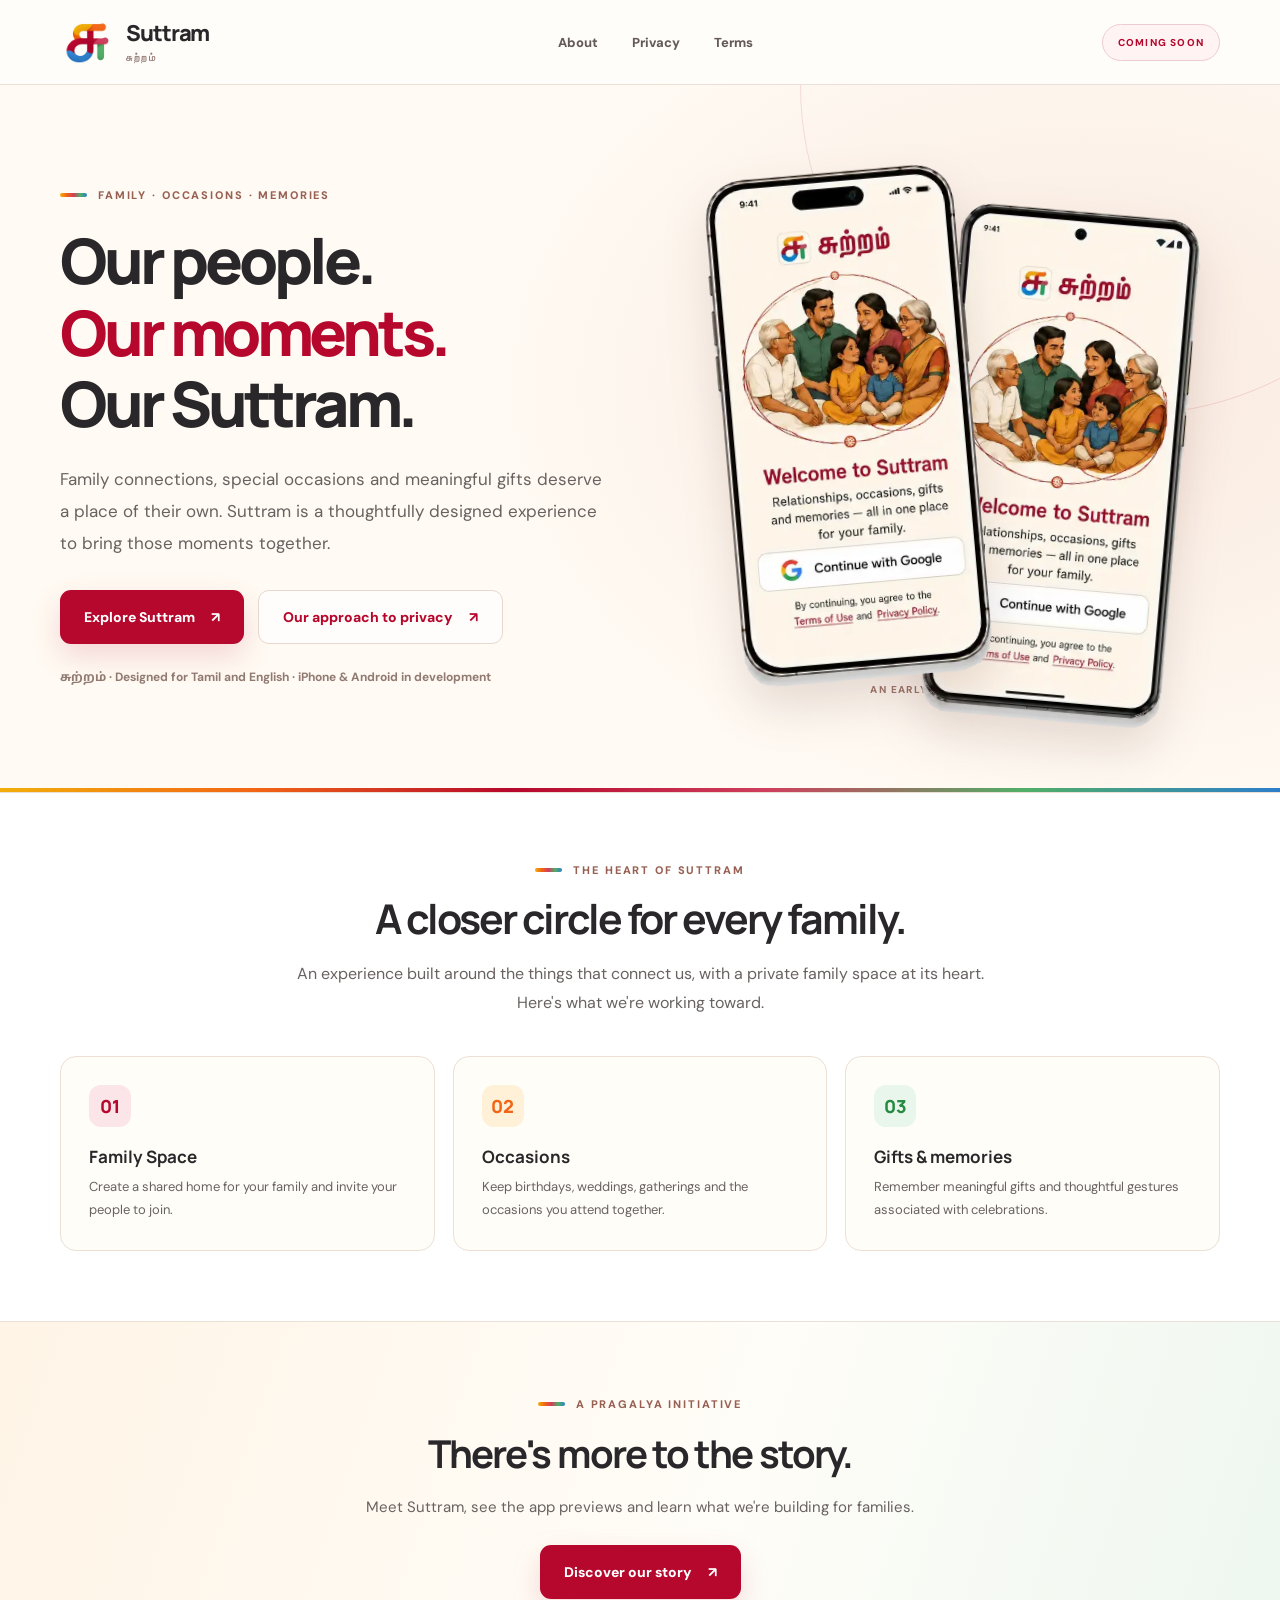
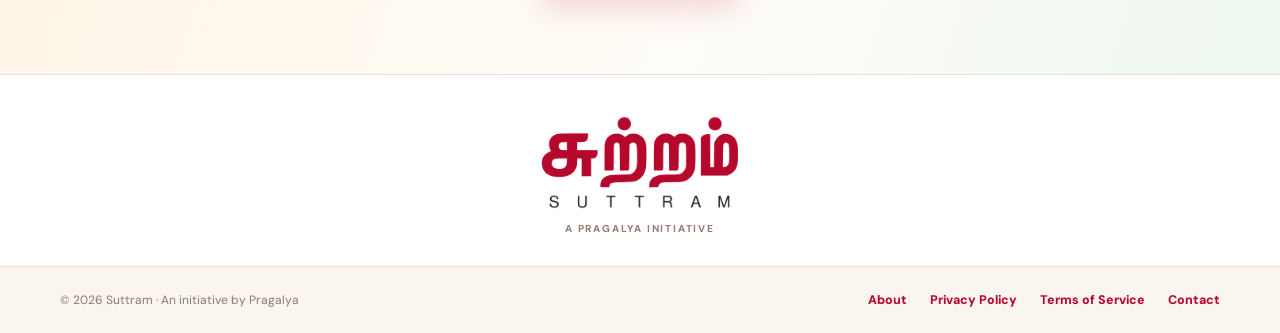
==== index.html @ e68a78fc "Initial commit" ====
<!doctype html>
<html lang="en">
<head>
  <meta charset="utf-8" />
  <meta name="viewport" content="width=device-width, initial-scale=1" />
  <meta name="theme-color" content="#fffaf3" />
  <meta name="description" content="Suttram (சுற்றம்) is a thoughtful family app in development, bringing family spaces, occasions, gifts and memories closer together. Explore the Suttram experience." />
  <meta property="og:type" content="website" />
  <meta property="og:title" content="Suttram (சுற்றம்) — Your family, a little closer." />
  <meta property="og:description" content="Family spaces, occasions, gifts and memories. Discover Suttram, a Pragalya initiative." />
  <meta property="og:url" content="https://suttram.pragalya.com/" />
  <meta property="og:image" content="https://suttram.pragalya.com/assets/suttram-icon.png" />
  <link rel="canonical" href="https://suttram.pragalya.com/" />
  <link rel="icon" type="image/png" href="/assets/suttram-icon.png" />
  <link rel="stylesheet" href="/assets/pages.css" />
  <title>சுற்றம் | Suttram — Family. Occasions. Memories.</title>
</head>
<body>
  <a href="#main" class="skip-link">Skip to content</a>
  <header class="site-header">
    <div class="container header-row">
      <a href="/" class="brand-link" aria-label="Suttram home">
        <img class="brand-icon" src="/assets/suttram-icon.png" width="1024" height="1024" alt="" />
        <span class="brand-name">Suttram <small>சுற்றம்</small></span>
      </a>
      <nav class="site-nav" aria-label="Primary navigation">
        <a href="/about">About</a>
        <a href="/privacy">Privacy</a>
        <a href="/terms">Terms</a>
      </nav>
      <span class="soon-pill">Coming Soon</span>
    </div>
  </header>
  <main id="main">
    <section class="home-hero">
      <div class="container hero-grid">
        <div class="hero-copy">
          <div class="eyebrow">Family · Occasions · Memories</div>
          <h1>Our people.<br /><span>Our moments.</span><br />Our Suttram.</h1>
          <p class="lead">Family connections, special occasions and meaningful gifts deserve a place of their own. Suttram is a thoughtfully designed experience to bring those moments together.</p>
          <div class="hero-actions">
            <a class="button button-primary" href="/about">Explore Suttram <span aria-hidden="true">↗</span></a>
            <a class="button button-secondary" href="/privacy">Our approach to privacy <span aria-hidden="true">↗</span></a>
          </div>
          <p class="hero-small">சுற்றம் · Designed for Tamil and English · iPhone &amp; Android in development</p>
        </div>
        <div class="hero-visual" role="group" aria-label="Previews of the Suttram mobile app">
          <img class="hero-phone" src="/assets/phones/screen-007-iphone.webp" width="470" height="855" alt="Suttram welcome screen on iPhone" fetchpriority="high" decoding="async" />
          <img class="hero-phone" src="/assets/phones/screen-007-android.webp" width="470" height="855" alt="Suttram welcome screen on Android" fetchpriority="high" decoding="async" />
          <span class="preview-caption">An early look at Suttram</span>
        </div>
      </div>
    </section>
    <div class="spectrum" aria-hidden="true"></div>
    <section class="intro-band" aria-labelledby="features-title">
      <div class="container">
        <div class="intro-head">
          <div class="eyebrow" style="justify-content:center">The heart of Suttram</div>
          <h2 id="features-title">A closer circle for every family.</h2>
          <p>An experience built around the things that connect us, with a private family space at its heart. Here's what we're working toward.</p>
        </div>
        <div class="mini-features">
          <article class="mini-feature"><span class="feature-mark" aria-hidden="true">01</span><h3>Family Space</h3><p>Create a shared home for your family and invite your people to join.</p></article>
          <article class="mini-feature"><span class="feature-mark" aria-hidden="true">02</span><h3>Occasions</h3><p>Keep birthdays, weddings, gatherings and the occasions you attend together.</p></article>
          <article class="mini-feature"><span class="feature-mark" aria-hidden="true">03</span><h3>Gifts &amp; memories</h3><p>Remember meaningful gifts and thoughtful gestures associated with celebrations.</p></article>
        </div>
      </div>
    </section>
    <section class="bottom-invitation">
      <div class="container">
        <div class="eyebrow">A Pragalya initiative</div>
        <h2>There's more to the story.</h2>
        <p>Meet Suttram, see the app previews and learn what we're building for families.</p>
        <a class="button button-primary" href="/about">Discover our story <span aria-hidden="true">↗</span></a>
      </div>
    </section>
  </main>
  <footer class="site-footer">
    <div class="container footer-brand">
      <a href="/about" aria-label="Discover Suttram"><img src="/assets/suttram-wordmark.png" width="2048" height="1024" alt="சுற்றம் — SUTTRAM" loading="lazy" /></a>
      <small>A Pragalya initiative</small>
    </div>
    <div class="footer-lower">
      <div class="container">
        <p>© <span id="year">2026</span> Suttram · An initiative by Pragalya</p>
        <nav class="footer-links" aria-label="Footer">
          <a href="/about">About</a>
          <a href="/privacy">Privacy Policy</a>
          <a href="/terms">Terms of Service</a>
          <a href="mailto:hello@pragalya.com">Contact</a>
        </nav>
      </div>
    </div>
  </footer>
  <script>document.getElementById('year').textContent=new Date().getFullYear();</script>
</body>
</html>
---- assets/pages.css ----
@import url('https://fonts.googleapis.com/css2?family=DM+Sans:wght@400;500;600;700&family=Manrope:wght@400;500;600;700;800&family=Noto+Sans+Tamil:wght@400;500;600;700&display=swap');

:root{
  color-scheme:light;
  --cream:#fffaf3;
  --paper:#fffdf9;
  --ink:#29272a;
  --muted:#696261;
  --crimson:#B6072C;
  --crimson-dark:#880924;
  --yellow:#F2AE0A;
  --orange:#F26515;
  --pink:#CF3F5D;
  --green:#50AF67;
  --blue:#2D7ECA;
  --line:#ecdfd6;
  font-family:'DM Sans','Noto Sans Tamil',sans-serif;
}
*,*::before,*::after{box-sizing:border-box}
html{scroll-behavior:smooth;scroll-padding-top:105px}
body{margin:0;color:var(--ink);background:var(--paper);-webkit-font-smoothing:antialiased}
a{color:inherit;text-decoration:none}
h1,h2,h3,h4,p,figure{margin:0}
h1,h2,h3,h4{font-family:'Manrope','Noto Sans Tamil',sans-serif}
a:focus-visible{outline:3px solid var(--blue);outline-offset:4px}
.skip-link{position:absolute;left:12px;top:-90px;z-index:50;background:white;border:1px solid var(--line);padding:12px 16px;border-radius:8px}
.skip-link:focus{top:12px}
.container{width:min(1160px,calc(100% - 72px));margin-inline:auto}
.site-header{position:sticky;top:0;z-index:30;background:rgba(255,253,249,.96);backdrop-filter:blur(20px);border-bottom:1px solid var(--line)}
.header-row{min-height:84px;display:flex;align-items:center;justify-content:space-between;gap:24px}
.brand-link{display:inline-flex;align-items:center;gap:14px;min-width:0}
.brand-icon{display:block;width:52px;height:53px;object-fit:contain}
.brand-name{font-family:'Manrope','Noto Sans Tamil',sans-serif;font-size:22px;font-weight:800;letter-spacing:-.05em;line-height:1.2}
.brand-name small{display:block;font-family:'DM Sans',sans-serif;font-size:10px;letter-spacing:.15em;text-transform:uppercase;font-weight:800;color:#947a74;margin-top:5px}
.site-nav{display:flex;align-items:center;gap:34px}
.site-nav a{font-size:13px;font-weight:800;color:#635959;transition:color .2s}
.site-nav a:hover,.site-nav a[aria-current="page"]{color:var(--crimson)}
.site-nav a[aria-current="page"]{text-decoration:underline;text-decoration-color:var(--crimson);text-underline-offset:7px}
.soon-pill{border:1px solid #edcbd0;background:#fff3f3;border-radius:100px;padding:11px 15px;color:var(--crimson);font-size:10px;font-weight:800;text-transform:uppercase;letter-spacing:.12em;white-space:nowrap}
.spectrum{height:4px;background:linear-gradient(90deg,var(--yellow),var(--orange),var(--crimson),var(--pink),var(--green),var(--blue))}
.eyebrow{display:flex;align-items:center;gap:11px;font-weight:800;font-size:11px;letter-spacing:.17em;text-transform:uppercase;color:#986052}
.eyebrow::before{content:'';width:27px;height:4px;border-radius:20px;background:linear-gradient(90deg,var(--yellow),var(--orange),var(--pink),var(--green),var(--blue))}
.home-hero{position:relative;overflow:hidden;background:radial-gradient(ellipse 62% 82% at 85% 43%,#f9e9df 0%,transparent 76%),var(--cream)}
.home-hero::after{content:'';position:absolute;right:-180px;top:-330px;width:660px;height:660px;border-radius:50%;border:1px solid rgba(182,7,44,.12);pointer-events:none}
.hero-grid{display:grid;grid-template-columns:1.06fr .94fr;align-items:center;gap:40px;min-height:650px;padding-block:84px}
.hero-copy{position:relative;z-index:2}
.hero-copy h1{font-size:clamp(44px,4.9vw,69px);font-weight:800;line-height:1.14;letter-spacing:-.066em;margin:23px 0}
.hero-copy h1 span{color:var(--crimson)}
.hero-copy .lead{font-size:17px;color:var(--muted);line-height:1.9;max-width:555px}
.hero-actions{display:flex;gap:14px;flex-wrap:wrap;margin-top:30px}
.button{display:inline-flex;justify-content:center;align-items:center;gap:16px;min-height:54px;padding:0 24px;border-radius:11px;font-size:14px;font-weight:800;transition:transform .18s,background .18s}
.button:hover{transform:translateY(-2px)}
.button-primary{background:var(--crimson);color:#fff;box-shadow:0 12px 30px rgba(182,7,44,.15)}
.button-primary:hover{background:var(--crimson-dark)}
.button-secondary{background:#fffdfb;border:1px solid #e8d7cd;color:var(--crimson)}
.hero-small{font-size:12px;color:#917a71;margin-top:25px;font-weight:700}
.hero-visual{position:relative;min-height:535px}
.hero-visual::before{content:'';position:absolute;inset:9% 0 5%;background:radial-gradient(ellipse,#f6ddd0 0%,transparent 70%)}
.hero-phone{position:absolute;display:block;width:min(54%,290px);height:auto;filter:drop-shadow(0 22px 23px rgba(83,42,38,.14))}
.hero-phone:first-child{left:3%;top:0;transform:rotate(-5deg);z-index:2}
.hero-phone:nth-child(2){right:2%;top:42px;transform:rotate(5deg);z-index:1}
.preview-caption{position:absolute;left:50%;bottom:8px;transform:translateX(-50%);font-size:10px;text-transform:uppercase;letter-spacing:.14em;font-weight:800;color:#9c756c;white-space:nowrap}
.intro-band{background:#fff;border-block:1px solid var(--line);padding:70px 0}
.intro-head{max-width:730px;margin:0 auto;text-align:center}
.intro-head h2{font-size:clamp(29px,3.3vw,41px);letter-spacing:-.05em;line-height:1.25;margin:16px 0}
.intro-head p{color:var(--muted);line-height:1.8}
.mini-features{display:grid;grid-template-columns:repeat(3,1fr);gap:18px;margin-top:38px}
.mini-feature{padding:28px;border:1px solid var(--line);background:#fffdf8;border-radius:16px}
.mini-feature .feature-mark{display:inline-grid;place-items:center;border-radius:12px;width:42px;height:42px;margin-bottom:18px;font-family:Manrope,sans-serif;font-weight:800;font-size:18px}
.mini-feature:nth-child(1) .feature-mark{background:#fbe5e8;color:var(--crimson)}
.mini-feature:nth-child(2) .feature-mark{background:#fff0d8;color:var(--orange)}
.mini-feature:nth-child(3) .feature-mark{background:#e9f6ec;color:#268a41}
.mini-feature h3{font-size:17px;margin-bottom:7px}
.mini-feature p{font-size:13px;line-height:1.8;color:var(--muted)}
.bottom-invitation{background:linear-gradient(108deg,#fff4e6,#fffdf8 56%,#edf7ef);padding:75px 0;text-align:center}
.bottom-invitation h2{font-size:clamp(28px,3vw,42px);letter-spacing:-.05em;margin:16px 0 14px}
.bottom-invitation p{font-size:15px;line-height:1.8;color:var(--muted);margin-bottom:24px}
.bottom-invitation .eyebrow{justify-content:center}
.page-heading{background:linear-gradient(120deg,#fff2e5,#fffaf3 58%,#f1f7f0);padding:78px 0 68px;border-bottom:1px solid var(--line);position:relative;overflow:hidden}
.page-heading::after{content:'';position:absolute;right:-190px;top:-260px;width:510px;height:510px;border:1px solid rgba(182,7,44,.12);border-radius:50%}
.page-heading .eyebrow{margin-bottom:19px}
.page-heading h1{font-size:clamp(39px,4.3vw,59px);font-weight:800;letter-spacing:-.06em;line-height:1.18}
.page-heading h1 em{color:var(--crimson);font-style:normal}
.page-description{font-size:16px;max-width:720px;line-height:1.85;color:var(--muted);margin-top:20px}
.effective-date{margin-top:25px;display:flex;align-items:center;gap:9px;font-size:12px;font-weight:700;color:#8e7770}
.effective-date::before{content:'';display:inline-block;width:7px;height:7px;border-radius:50%;background:var(--green)}
.reading-layout{display:grid;grid-template-columns:220px minmax(0,1fr);gap:70px;padding-block:77px 110px;align-items:start}
.on-this-page{position:sticky;top:122px}
.on-this-page span{display:block;font-size:11px;font-weight:800;color:#96766c;letter-spacing:.15em;text-transform:uppercase;margin-bottom:17px}
.on-this-page a{display:block;border-left:2px solid #ecded6;padding:11px 0 11px 15px;font-size:12.5px;color:#736664;font-weight:700;line-height:1.5}
.on-this-page a:hover{border-color:var(--crimson);color:var(--crimson)}
.legal-content{min-width:0}
.legal-lead{border:1px solid #e7eade;background:#f6faf2;border-radius:16px;padding:24px 29px;margin-bottom:40px;color:#415044;line-height:1.9;font-size:14px}
.legal-section{padding-bottom:34px;margin-bottom:34px;border-bottom:1px solid var(--line)}
.legal-section:last-child{border:0;padding:0;margin-bottom:0}
.legal-section h2{font-size:23px;letter-spacing:-.035em;line-height:1.35;margin-bottom:16px;scroll-margin-top:120px}
.legal-section h3{font-size:16px;margin-top:25px;margin-bottom:10px}
.legal-section p,.legal-section li{font-size:14px;color:#5c5553;line-height:1.95}
.legal-section p+p,.legal-section p+ul,.legal-section ul+p{margin-top:14px}
.legal-section ul{margin:0;padding-left:22px}
.legal-section li{padding-left:4px;margin-bottom:8px}
.legal-content a:not(.button){color:var(--crimson);font-weight:700;text-decoration:underline;text-decoration-thickness:1px;text-underline-offset:3px}
.note-card{padding:20px 23px;border-left:4px solid var(--yellow);background:#fff7e8;border-radius:0 12px 12px 0;margin:18px 0;font-size:13px;line-height:1.8;color:#615344}
.contact-card{display:flex;align-items:center;justify-content:space-between;gap:24px;background:#fff5f3;border:1px solid #f0d9d8;border-radius:15px;padding:25px 28px;margin-top:45px}
.contact-card h3{font-size:17px;margin:0 0 7px}
.contact-card p{font-size:13px;color:var(--muted);line-height:1.6}
.contact-card a{flex-shrink:0;font-size:13px;font-weight:800;color:var(--crimson)}
.site-footer{background:#fff;border-top:1px solid var(--line)}
.footer-brand{display:flex;align-items:center;flex-direction:column;gap:9px;padding:37px 0 31px}
.footer-brand img{display:block;width:203px;height:auto}
.footer-brand small{font-size:10px;letter-spacing:.18em;font-weight:800;color:#987c73;text-transform:uppercase}
.footer-lower{background:#faf5ef;border-top:1px solid var(--line)}
.footer-lower .container{display:flex;align-items:center;justify-content:space-between;gap:23px;min-height:66px;padding-block:16px}
.footer-lower p{font-size:12px;color:#8b7973}
.footer-links{display:flex;align-items:center;justify-content:flex-end;gap:23px;flex-wrap:wrap}
.footer-links a{font-size:12.5px;font-weight:800;color:var(--crimson)}
.footer-links a:hover{text-decoration:underline;text-underline-offset:4px}
@media(max-width:980px){
  .container{width:calc(100% - 52px)}
  .hero-grid{grid-template-columns:1fr;gap:12px;padding-block:75px;text-align:center}
  .hero-copy .eyebrow{justify-content:center}
  .hero-copy .lead{margin:auto}
  .hero-actions{justify-content:center}
  .hero-visual{width:min(560px,100%);margin:20px auto 0}
  .reading-layout{grid-template-columns:1fr;gap:32px}
  .on-this-page{position:static;display:flex;flex-wrap:wrap;gap:0 14px}
  .on-this-page span{width:100%;margin-bottom:4px}
  .on-this-page a{border:0;padding:8px 5px;color:var(--crimson)}
}
@media(max-width:700px){
  .container{width:calc(100% - 36px)}
  .header-row{min-height:74px;gap:8px}
  .brand-icon{width:42px;height:43px}
  .brand-name{font-size:17px}
  .brand-name small{font-size:9px}
  .site-nav{gap:15px}
  .site-nav a{font-size:11px}
  .soon-pill{display:none}
  .hero-grid{padding:59px 0 60px}
  .hero-copy h1{font-size:clamp(38px,9vw,52px)}
  .hero-copy .lead{font-size:15px}
  .hero-visual{min-height:clamp(350px,108vw,520px)}
  .hero-phone{width:min(54%,280px)}
  .preview-caption{bottom:0;font-size:9px}
  .mini-features{grid-template-columns:1fr;gap:12px}
  .mini-feature{padding:23px}
  .intro-band,.bottom-invitation{padding:58px 0}
  .page-heading{padding:58px 0 52px}
  .page-description{font-size:14px}
  .reading-layout{padding-block:40px 70px}
  .legal-lead{padding:21px}
  .legal-section h2{font-size:20px}
  .contact-card{flex-direction:column;align-items:flex-start}
  .footer-lower .container{flex-direction:column;gap:12px;text-align:center}
  .footer-links{justify-content:center;gap:13px 20px}
}
@media(max-width:390px){
  .site-nav{gap:10px}
  .site-nav a{font-size:10px}
  .brand-link{gap:7px}
  .brand-name{font-size:15px}
  .brand-name small{letter-spacing:.09em}
  .hero-actions .button{width:100%}
}
@media(prefers-reduced-motion:reduce){html{scroll-behavior:auto}.button{transition:none}}
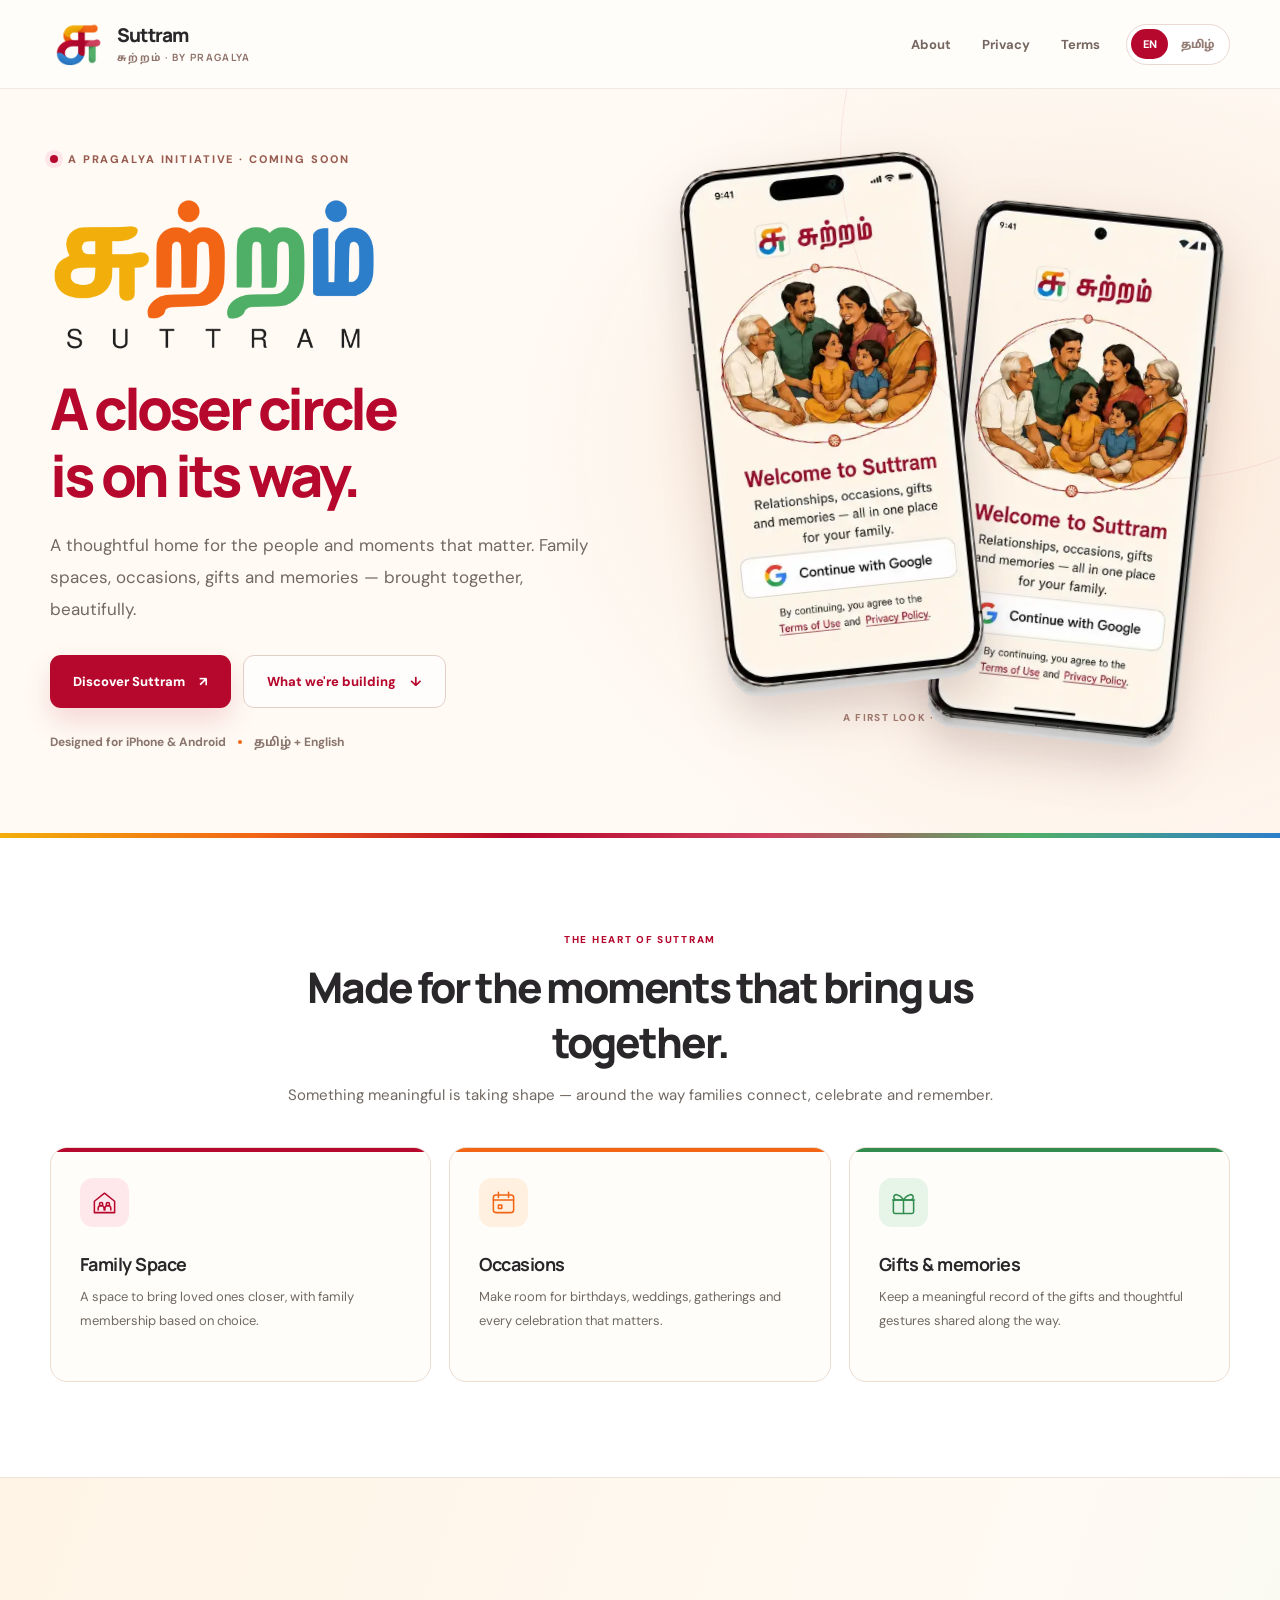
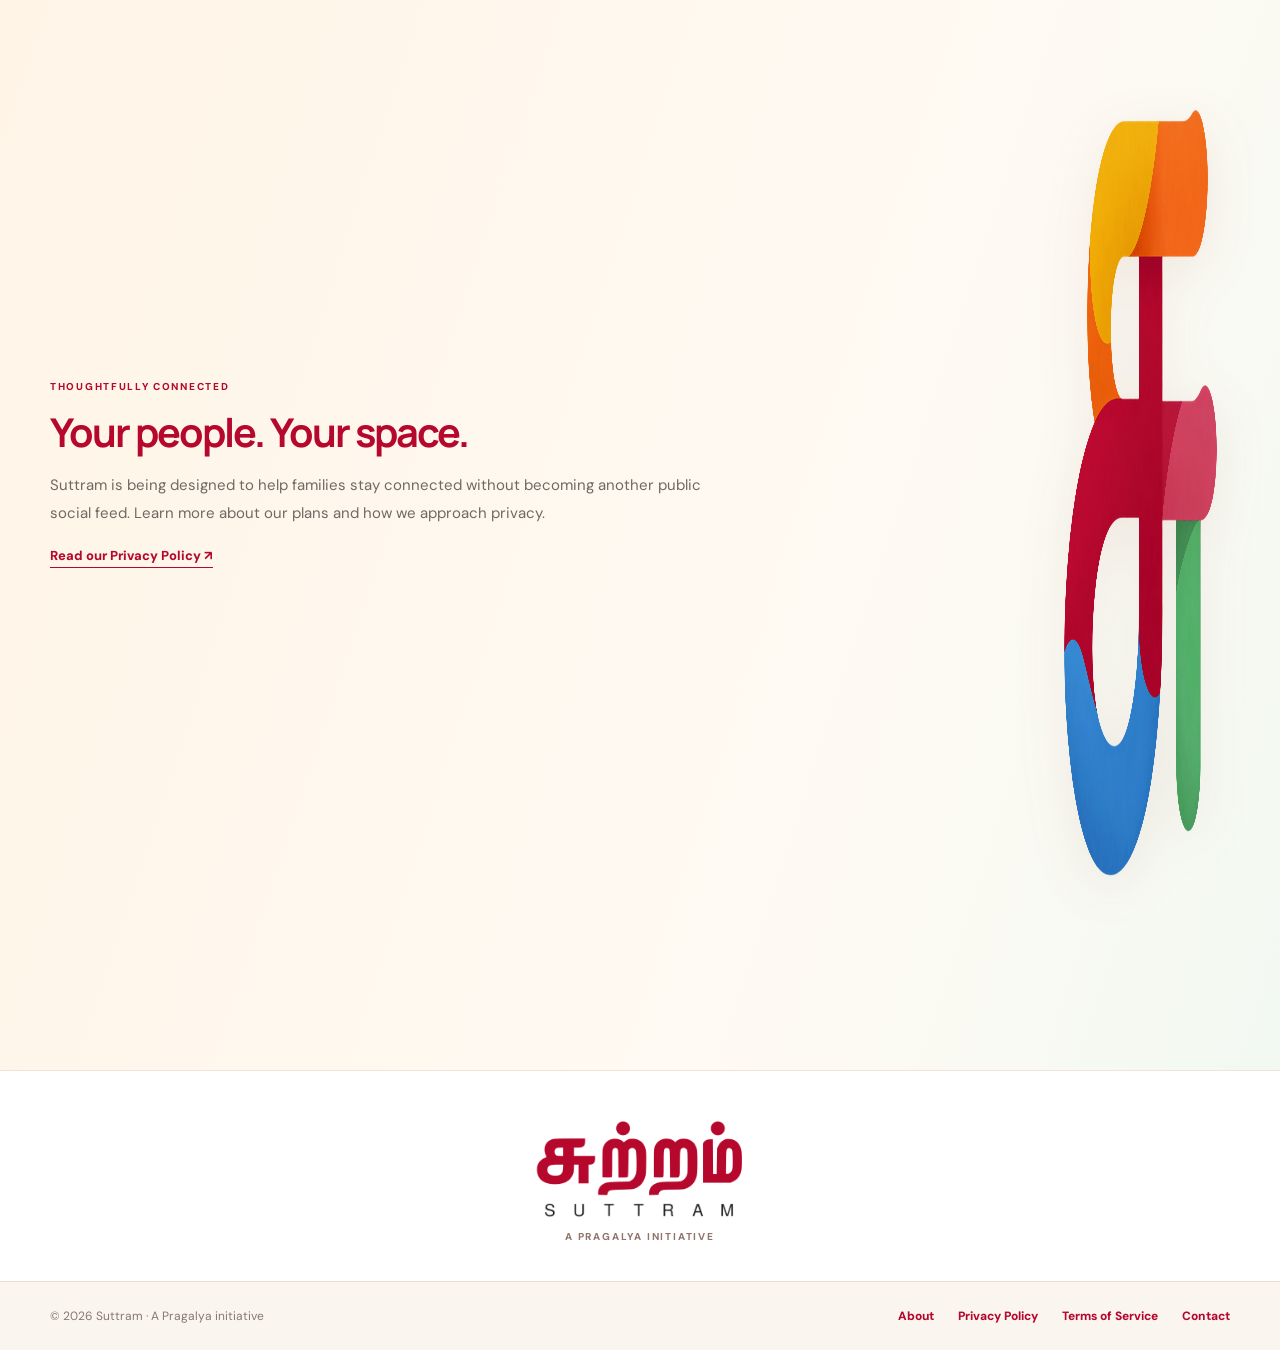
==== commit ffdc554e: "Root page added" ====
--- a/index.html
+++ b/index.html
@@ -4,94 +4,185 @@
   <meta charset="utf-8" />
   <meta name="viewport" content="width=device-width, initial-scale=1" />
   <meta name="theme-color" content="#fffaf3" />
-  <meta name="description" content="Suttram (சுற்றம்) is a thoughtful family app in development, bringing family spaces, occasions, gifts and memories closer together. Explore the Suttram experience." />
+  <meta name="description" content="Suttram (சுற்றம்) is coming soon. A thoughtful new family app bringing family spaces, occasions, gifts and memories closer together. A Pragalya initiative." />
+  <meta name="robots" content="index,follow" />
   <meta property="og:type" content="website" />
-  <meta property="og:title" content="Suttram (சுற்றம்) — Your family, a little closer." />
-  <meta property="og:description" content="Family spaces, occasions, gifts and memories. Discover Suttram, a Pragalya initiative." />
+  <meta property="og:title" content="Suttram (சுற்றம்) — Coming Soon" />
+  <meta property="og:description" content="A closer circle for every family. Discover the upcoming Suttram experience for iPhone and Android." />
   <meta property="og:url" content="https://suttram.pragalya.com/" />
   <meta property="og:image" content="https://suttram.pragalya.com/assets/suttram-icon.png" />
+  <meta name="twitter:card" content="summary_large_image" />
   <link rel="canonical" href="https://suttram.pragalya.com/" />
-  <link rel="icon" type="image/png" href="/assets/suttram-icon.png" />
-  <link rel="stylesheet" href="/assets/pages.css" />
-  <title>சுற்றம் | Suttram — Family. Occasions. Memories.</title>
+  <link rel="icon" href="/favicon.ico" sizes="any" />
+  <link rel="icon" type="image/png" sizes="32x32" href="/assets/favicon-32x32.png" />
+  <link rel="icon" type="image/png" sizes="16x16" href="/assets/favicon-16x16.png" />
+  <link rel="apple-touch-icon" sizes="180x180" href="/assets/apple-touch-icon.png" />
+  <link rel="manifest" href="/site.webmanifest" />
+  <link rel="stylesheet" href="/assets/coming-soon.css" />
+  <title>சுற்றம் | Suttram — Coming Soon</title>
 </head>
 <body>
-  <a href="#main" class="skip-link">Skip to content</a>
-  <header class="site-header">
-    <div class="container header-row">
-      <a href="/" class="brand-link" aria-label="Suttram home">
-        <img class="brand-icon" src="/assets/suttram-icon.png" width="1024" height="1024" alt="" />
-        <span class="brand-name">Suttram <small>சுற்றம்</small></span>
+  <a href="#main" class="skip">Skip to main content</a>
+  <header class="topbar">
+    <div class="shell topbar-inner">
+      <a href="/" class="brand" aria-label="Suttram home">
+        <img src="/assets/suttram-icon.png" width="1024" height="1024" alt="" />
+        <span class="brand-title">Suttram<small>சுற்றம் · BY PRAGALYA</small></span>
       </a>
-      <nav class="site-nav" aria-label="Primary navigation">
-        <a href="/about">About</a>
-        <a href="/privacy">Privacy</a>
-        <a href="/terms">Terms</a>
+      <nav class="main-nav" aria-label="Main navigation">
+        <a href="/about" data-t="navAbout">About</a>
+        <a href="/privacy" data-t="navPrivacy">Privacy</a>
+        <a href="/terms" data-t="navTerms">Terms</a>
       </nav>
-      <span class="soon-pill">Coming Soon</span>
+      <div class="language-switch" role="group" aria-label="Website language">
+        <button type="button" data-lang="en" aria-pressed="true" aria-label="English">EN</button>
+        <button type="button" data-lang="ta" aria-pressed="false" aria-label="தமிழ்">தமிழ்</button>
+      </div>
     </div>
   </header>
+
   <main id="main">
-    <section class="home-hero">
-      <div class="container hero-grid">
+    <section class="hero" aria-labelledby="hero-heading">
+      <div class="shell hero-inner">
         <div class="hero-copy">
-          <div class="eyebrow">Family · Occasions · Memories</div>
-          <h1>Our people.<br /><span>Our moments.</span><br />Our Suttram.</h1>
-          <p class="lead">Family connections, special occasions and meaningful gifts deserve a place of their own. Suttram is a thoughtfully designed experience to bring those moments together.</p>
+          <div class="eyebrow"><span class="dot" aria-hidden="true"></span><span data-t="eyebrow">A PRAGALYA INITIATIVE · COMING SOON</span></div>
+          <img class="brand-wordmark" src="/assets/suttram-wordmark-multicolor.png" width="2048" height="1024" alt="சுற்றம் — SUTTRAM multicolour wordmark" fetchpriority="high" />
+          <h1 id="hero-heading"><span data-t="heroOne">A closer circle</span><br /><span data-t="heroTwo">is on its way.</span></h1>
+          <p class="lead" data-t="heroBody">A thoughtful home for the people and moments that matter. Family spaces, occasions, gifts and memories — brought together, beautifully.</p>
           <div class="hero-actions">
-            <a class="button button-primary" href="/about">Explore Suttram <span aria-hidden="true">↗</span></a>
-            <a class="button button-secondary" href="/privacy">Our approach to privacy <span aria-hidden="true">↗</span></a>
+            <a class="button button-primary" href="/about"><span data-t="discover">Discover Suttram</span><span aria-hidden="true">↗</span></a>
+            <a class="button button-light" href="#features"><span data-t="explore">What we're building</span><span aria-hidden="true">↓</span></a>
           </div>
-          <p class="hero-small">சுற்றம் · Designed for Tamil and English · iPhone &amp; Android in development</p>
+          <div class="platform-note">
+            <span data-t="platform">Designed for iPhone &amp; Android</span>
+            <span class="bullet" aria-hidden="true"></span>
+            <span data-t="languages">தமிழ் + English</span>
+          </div>
         </div>
-        <div class="hero-visual" role="group" aria-label="Previews of the Suttram mobile app">
-          <img class="hero-phone" src="/assets/phones/screen-007-iphone.webp" width="470" height="855" alt="Suttram welcome screen on iPhone" fetchpriority="high" decoding="async" />
-          <img class="hero-phone" src="/assets/phones/screen-007-android.webp" width="470" height="855" alt="Suttram welcome screen on Android" fetchpriority="high" decoding="async" />
-          <span class="preview-caption">An early look at Suttram</span>
+        <div class="visual" role="group" aria-label="Previews of the Suttram app on iPhone and Android">
+          <img class="phone iphone" src="/assets/phones/screen-007-iphone.webp" data-en-src="/assets/phones/screen-007-iphone.webp" data-ta-src="/assets/phones/screen-006-iphone.webp" width="470" height="855" alt="Suttram app welcome screen on iPhone" decoding="async" fetchpriority="high" />
+          <img class="phone android" src="/assets/phones/screen-007-android.webp" data-en-src="/assets/phones/screen-007-android.webp" data-ta-src="/assets/phones/screen-006-android.webp" width="470" height="855" alt="Suttram app welcome screen on Android" decoding="async" fetchpriority="high" />
+          <span class="visual-label" data-t="earlyLook">A first look · App in development</span>
         </div>
       </div>
     </section>
-    <div class="spectrum" aria-hidden="true"></div>
-    <section class="intro-band" aria-labelledby="features-title">
-      <div class="container">
-        <div class="intro-head">
-          <div class="eyebrow" style="justify-content:center">The heart of Suttram</div>
-          <h2 id="features-title">A closer circle for every family.</h2>
-          <p>An experience built around the things that connect us, with a private family space at its heart. Here's what we're working toward.</p>
+    <div class="color-stripe" aria-hidden="true"></div>
+
+    <section class="section features" id="features" aria-labelledby="features-heading">
+      <div class="shell">
+        <div class="section-intro">
+          <div class="section-kicker" data-t="featuresTag">THE HEART OF SUTTRAM</div>
+          <h2 id="features-heading" data-t="featuresHeading">Made for the moments that bring us together.</h2>
+          <p data-t="featuresBody">Something meaningful is taking shape — around the way families connect, celebrate and remember.</p>
         </div>
-        <div class="mini-features">
-          <article class="mini-feature"><span class="feature-mark" aria-hidden="true">01</span><h3>Family Space</h3><p>Create a shared home for your family and invite your people to join.</p></article>
-          <article class="mini-feature"><span class="feature-mark" aria-hidden="true">02</span><h3>Occasions</h3><p>Keep birthdays, weddings, gatherings and the occasions you attend together.</p></article>
-          <article class="mini-feature"><span class="feature-mark" aria-hidden="true">03</span><h3>Gifts &amp; memories</h3><p>Remember meaningful gifts and thoughtful gestures associated with celebrations.</p></article>
+        <div class="feature-grid">
+          <article class="feature-card family">
+            <div class="feature-icon" aria-hidden="true"><svg viewBox="0 0 32 32"><path d="M4 14.5 16 5l12 9.5V28H4V14.5Z"/><circle cx="12" cy="18" r="2"/><circle cx="20" cy="18" r="2"/><path d="M8.5 25v-2a3.5 3.5 0 0 1 7 0v2m1 0v-2a3.5 3.5 0 0 1 7 0v2"/></svg></div>
+            <h3 data-t="familyTitle">Family Space</h3>
+            <p data-t="familyBody">A space to bring loved ones closer, with family membership based on choice.</p>
+          </article>
+          <article class="feature-card occasions">
+            <div class="feature-icon" aria-hidden="true"><svg viewBox="0 0 32 32"><rect x="4" y="7" width="24" height="21" rx="3"/><path d="M4 13h24M10 4v6m12-6v6M10 19h4v4h-4z"/></svg></div>
+            <h3 data-t="occasionsTitle">Occasions</h3>
+            <p data-t="occasionsBody">Make room for birthdays, weddings, gatherings and every celebration that matters.</p>
+          </article>
+          <article class="feature-card memories">
+            <div class="feature-icon" aria-hidden="true"><svg viewBox="0 0 32 32"><rect x="4" y="13" width="24" height="16" rx="2"/><path d="M3 13h26M16 13v16m-7-16C2 13 4 5 9 7c4 1 7 6 7 6s3-5 7-6c5-2 7 6 0 6"/></svg></div>
+            <h3 data-t="giftsTitle">Gifts &amp; memories</h3>
+            <p data-t="giftsBody">Keep a meaningful record of the gifts and thoughtful gestures shared along the way.</p>
+          </article>
         </div>
       </div>
     </section>
-    <section class="bottom-invitation">
-      <div class="container">
-        <div class="eyebrow">A Pragalya initiative</div>
-        <h2>There's more to the story.</h2>
-        <p>Meet Suttram, see the app previews and learn what we're building for families.</p>
-        <a class="button button-primary" href="/about">Discover our story <span aria-hidden="true">↗</span></a>
+
+    <section class="quiet-band" aria-labelledby="quiet-title">
+      <div class="shell quiet-grid">
+        <div class="quiet-copy">
+          <div class="section-kicker" data-t="privacyTag">THOUGHTFULLY CONNECTED</div>
+          <h2 id="quiet-title"><span data-t="quietOne">Your people.</span> <span data-t="quietTwo">Your space.</span></h2>
+          <p data-t="quietBody">Suttram is being designed to help families stay connected without becoming another public social feed. Learn more about our plans and how we approach privacy.</p>
+          <a href="/privacy" class="quiet-link" data-t="privacyCta">Read our Privacy Policy ↗</a>
+        </div>
+        <img class="quiet-symbol" src="/assets/suttram-icon.png" width="1024" height="1024" alt="Suttram app icon" loading="lazy" />
       </div>
     </section>
   </main>
+
   <footer class="site-footer">
-    <div class="container footer-brand">
-      <a href="/about" aria-label="Discover Suttram"><img src="/assets/suttram-wordmark.png" width="2048" height="1024" alt="சுற்றம் — SUTTRAM" loading="lazy" /></a>
-      <small>A Pragalya initiative</small>
+    <div class="shell footer-main">
+      <a href="/about" aria-label="About Suttram"><img class="footer-logo" src="/assets/suttram-wordmark.png" alt="சுற்றம் — SUTTRAM" width="2048" height="1024" loading="lazy" /></a>
+      <span class="footer-tag">A PRAGALYA INITIATIVE</span>
     </div>
-    <div class="footer-lower">
-      <div class="container">
-        <p>© <span id="year">2026</span> Suttram · An initiative by Pragalya</p>
-        <nav class="footer-links" aria-label="Footer">
-          <a href="/about">About</a>
-          <a href="/privacy">Privacy Policy</a>
-          <a href="/terms">Terms of Service</a>
-          <a href="mailto:hello@pragalya.com">Contact</a>
+    <div class="footer-bottom">
+      <div class="shell footer-inner">
+        <small>© <span id="year">2026</span> Suttram · <span data-t="copyright">A Pragalya initiative</span></small>
+        <nav class="footer-links" aria-label="Footer navigation">
+          <a href="/about" data-t="navAbout">About</a>
+          <a href="/privacy" data-t="privacyFull">Privacy Policy</a>
+          <a href="/terms" data-t="termsFull">Terms of Service</a>
+          <a href="mailto:hello@pragalya.com" data-t="contact">Contact</a>
         </nav>
       </div>
     </div>
   </footer>
-  <script>document.getElementById('year').textContent=new Date().getFullYear();</script>
+
+  <script>
+    const copy = {
+      en: {
+        navAbout:'About',navPrivacy:'Privacy',navTerms:'Terms',
+        eyebrow:'A PRAGALYA INITIATIVE · COMING SOON',
+        heroOne:'A closer circle',heroTwo:'is on its way.',
+        heroBody:'A thoughtful home for the people and moments that matter. Family spaces, occasions, gifts and memories — brought together, beautifully.',
+        discover:'Discover Suttram',explore:"What we're building",
+        platform:'Designed for iPhone & Android',languages:'தமிழ் + English',earlyLook:'A first look · App in development',
+        featuresTag:'THE HEART OF SUTTRAM',featuresHeading:'Made for the moments that bring us together.',
+        featuresBody:'Something meaningful is taking shape — around the way families connect, celebrate and remember.',
+        familyTitle:'Family Space',familyBody:'A space to bring loved ones closer, with family membership based on choice.',
+        occasionsTitle:'Occasions',occasionsBody:'Make room for birthdays, weddings, gatherings and every celebration that matters.',
+        giftsTitle:'Gifts & memories',giftsBody:'Keep a meaningful record of the gifts and thoughtful gestures shared along the way.',
+        privacyTag:'THOUGHTFULLY CONNECTED',quietOne:'Your people.',quietTwo:'Your space.',
+        quietBody:'Suttram is being designed to help families stay connected without becoming another public social feed. Learn more about our plans and how we approach privacy.',
+        privacyCta:'Read our Privacy Policy ↗',copyright:'A Pragalya initiative',privacyFull:'Privacy Policy',termsFull:'Terms of Service',contact:'Contact'
+      },
+      ta: {
+        navAbout:'அறிமுகம்',navPrivacy:'தனியுரிமை',navTerms:'விதிமுறைகள்',
+        eyebrow:'பிரகல்யாவின் முயற்சி · விரைவில் வருகிறது',
+        heroOne:'உங்கள் உறவுகள்',heroTwo:'இன்னும் நெருக்கமாக.',
+        heroBody:'அன்புக்குரியவர்களையும் முக்கியமான தருணங்களையும் ஒன்றிணைக்கும் இடம். குடும்பம், நிகழ்வுகள், பரிசுகள், நினைவுகள் — அனைத்தும் அழகாக ஒரே இடத்தில்.',
+        discover:'சுற்றத்தை அறிய',explore:'நாங்கள் உருவாக்குவது',
+        platform:'iPhone மற்றும் Android-க்காக',languages:'தமிழ் + English',earlyLook:'முதல் பார்வை · உருவாக்கத்தில் உள்ள செயலி',
+        featuresTag:'சுற்றத்தின் நோக்கம்',featuresHeading:'நம்மை ஒன்றிணைக்கும் தருணங்களுக்காக.',
+        featuresBody:'குடும்பங்கள் பழகும், கொண்டாடும், நினைவுகூரும் விதத்திற்கு ஏற்ற அனுபவம் உருவாகிறது.',
+        familyTitle:'குடும்ப இடம்',familyBody:'அன்புக்குரியவர்களை இணைக்கும் இடம். உறுப்பினராக இணைவது அவரவர் விருப்பம்.',
+        occasionsTitle:'நிகழ்வுகள்',occasionsBody:'பிறந்தநாள், திருமணம், குடும்பக் கூடல் என ஒவ்வொரு கொண்டாட்டத்திற்கும் ஓர் இடம்.',
+        giftsTitle:'பரிசுகளும் நினைவுகளும்',giftsBody:'பகிர்ந்த அன்பளிப்புகளையும் அருமையான தருணங்களையும் நினைவில் வைத்திட.',
+        privacyTag:'கவனமாக இணைக்கப்பட்ட உறவுகள்',quietOne:'உங்கள் உறவுகள்.',quietTwo:'உங்கள் இடம்.',
+        quietBody:'மற்றொரு பொது சமூக வலைத்தளமாக இல்லாமல், குடும்பங்களை இணைக்கும் இடமாக சுற்றம் உருவாகிறது. எங்கள் திட்டங்களையும் தனியுரிமை அணுகுமுறையையும் அறியுங்கள்.',
+        privacyCta:'தனியுரிமைக் கொள்கையைப் படிக்க ↗',copyright:'பிரகல்யாவின் முயற்சி',privacyFull:'தனியுரிமைக் கொள்கை',termsFull:'பயன்பாட்டு விதிமுறைகள்',contact:'தொடர்புக்கு'
+      }
+    };
+    const languageKey = 'suttram-site-language';
+    function setLanguage(value) {
+      const lang = copy[value] ? value : 'en';
+      document.documentElement.lang = lang;
+      document.querySelectorAll('[data-t]').forEach(node => {
+        if (copy[lang][node.dataset.t]) node.textContent = copy[lang][node.dataset.t];
+      });
+      document.querySelectorAll('[data-lang]').forEach(button => {
+        button.setAttribute('aria-pressed', String(button.dataset.lang === lang));
+      });
+      document.querySelectorAll('[data-en-src]').forEach(image => {
+        const src = lang === 'ta' ? image.dataset.taSrc : image.dataset.enSrc;
+        if (src && image.getAttribute('src') !== src) image.setAttribute('src', src);
+      });
+      document.title = lang === 'ta' ? 'சுற்றம் — விரைவில் வருகிறது' : 'Suttram — Coming Soon';
+      try { localStorage.setItem(languageKey, lang); } catch (_) {}
+    }
+    document.querySelectorAll('[data-lang]').forEach(button => button.addEventListener('click', () => setLanguage(button.dataset.lang)));
+    let initialLanguage = 'en';
+    try { initialLanguage = localStorage.getItem(languageKey) || 'en'; } catch (_) {}
+    setLanguage(initialLanguage);
+    document.getElementById('year').textContent = String(new Date().getFullYear());
+  </script>
 </body>
 </html>
--- a/assets/coming-soon.css
+++ b/assets/coming-soon.css
@@ -0,0 +1,152 @@
+@import url('https://fonts.googleapis.com/css2?family=DM+Sans:wght@400;500;600;700&family=Manrope:wght@400;500;600;700;800&family=Noto+Sans+Tamil:wght@400;500;600;700&display=swap');
+
+:root{
+  color-scheme:light;
+  --cream:#fffaf3;
+  --paper:#fffdf9;
+  --ink:#29272a;
+  --muted:#706963;
+  --crimson:#B6072C;
+  --crimson-dark:#850725;
+  --yellow:#F2AE0A;
+  --orange:#F26515;
+  --pink:#CF3F5D;
+  --green:#50AF67;
+  --blue:#2D7ECA;
+  --border:#ebddd2;
+  font-family:'DM Sans','Noto Sans Tamil',sans-serif;
+}
+*,*::before,*::after{box-sizing:border-box}
+html{scroll-behavior:smooth;scroll-padding-top:100px}
+body{margin:0;background:var(--paper);color:var(--ink);overflow-x:hidden}
+h1,h2,h3,p,figure{margin:0}
+h1,h2,h3{font-family:'Manrope','Noto Sans Tamil',sans-serif}
+a{color:inherit;text-decoration:none}
+button{font:inherit}
+a:focus-visible,button:focus-visible{outline:3px solid var(--blue);outline-offset:4px}
+.skip{position:absolute;top:-100px;left:15px;padding:12px 16px;background:#fff;z-index:100;border:1px solid var(--border)}
+.skip:focus{top:12px}
+.shell{width:min(1180px,calc(100% - 72px));margin:0 auto}
+.topbar{position:relative;z-index:5;background:rgba(255,253,249,.95);border-bottom:1px solid rgba(132,61,48,.11)}
+.topbar-inner{min-height:88px;display:flex;align-items:center;gap:26px;justify-content:space-between}
+.brand{display:inline-flex;align-items:center;gap:13px;flex-shrink:0}
+.brand img{width:54px;height:54px;object-fit:contain;display:block}
+.brand-title{font-family:'Manrope','Noto Sans Tamil',sans-serif;font-size:19px;font-weight:800;letter-spacing:-.04em;line-height:1.15}
+.brand-title small{display:block;font-size:10px;color:#8f736b;font-weight:700;letter-spacing:.13em;margin-top:5px}
+.main-nav{display:flex;gap:31px;align-items:center;margin-left:auto}
+.main-nav a{font-size:13px;font-weight:700;color:#766761;transition:color .2s}
+.main-nav a:hover{color:var(--crimson)}
+.language-switch{display:flex;align-items:center;padding:4px;background:#fff;border:1px solid #e9d9d2;border-radius:100px;gap:2px}
+.language-switch button{border:0;border-radius:100px;background:transparent;color:#947d74;padding:8px 11px;min-width:37px;font-size:11px;font-weight:800;cursor:pointer}
+.language-switch button[aria-pressed=true]{background:var(--crimson);color:#fff}
+.hero{background:radial-gradient(ellipse 51% 75% at 80% 48%,rgba(246,221,201,.72),transparent 78%),linear-gradient(118deg,#fffaf3,#fffaf4 64%,#fff5ed);position:relative;overflow:hidden}
+.hero::after{position:absolute;content:'';width:650px;height:650px;border-radius:50%;border:1px solid rgba(182,7,44,.075);right:-210px;top:-260px;pointer-events:none}
+.hero-inner{display:grid;grid-template-columns:1.04fr .96fr;gap:38px;align-items:center;min-height:710px;padding:58px 0 83px}
+.hero-copy{position:relative;z-index:3}
+.eyebrow{display:inline-flex;align-items:center;gap:10px;color:#975c4f;text-transform:uppercase;font-size:11px;letter-spacing:.17em;font-weight:800}
+.eyebrow .dot{width:8px;height:8px;border-radius:100%;background:var(--crimson);box-shadow:0 0 0 5px #ffe5e8}
+.brand-wordmark{display:block;width:min(330px,70%);height:auto;margin:24px 0 18px}
+.hero h1{font-size:clamp(44px,4.5vw,64px);font-weight:800;line-height:1.16;letter-spacing:-.06em;max-width:640px;margin:12px 0 20px}
+.hero h1 span{color:var(--crimson)}
+.lead{font-size:17px;line-height:1.9;color:var(--muted);max-width:540px}
+.hero-actions{display:flex;align-items:center;gap:12px;flex-wrap:wrap;margin-top:30px}
+.button{display:inline-flex;align-items:center;justify-content:center;gap:14px;min-height:53px;padding:0 23px;font-size:13px;font-weight:800;border-radius:11px;transition:transform .18s,background .18s}
+.button:hover{transform:translateY(-2px)}
+.button-primary{background:var(--crimson);color:white;box-shadow:0 13px 28px rgba(182,7,44,.14)}
+.button-primary:hover{background:var(--crimson-dark)}
+.button-light{background:rgba(255,255,255,.72);border:1px solid #e2d0c7;color:var(--crimson)}
+.platform-note{font-size:12px;color:#89756d;font-weight:700;margin-top:26px;display:flex;align-items:center;gap:12px;flex-wrap:wrap}
+.platform-note .bullet{width:4px;height:4px;border-radius:50%;background:var(--orange)}
+.visual{height:600px;position:relative;min-width:0;isolation:isolate}
+.visual::before{content:'';position:absolute;inset:10% -6% 9%;background:radial-gradient(ellipse at center,rgba(239,198,183,.55) 0%,rgba(255,236,221,.65) 45%,transparent 73%);border-radius:50%;z-index:-1}
+.phone{position:absolute;object-fit:contain;display:block;height:auto;width:min(54%,300px);filter:drop-shadow(0 20px 22px rgba(73,33,39,.18));pointer-events:none;user-select:none}
+.phone.iphone{left:1%;top:8px;z-index:2;transform:rotate(-6deg)}
+.phone.android{right:0;top:60px;z-index:1;transform:rotate(6deg)}
+.visual-label{position:absolute;bottom:25px;left:50%;transform:translateX(-50%);font-size:10px;color:#a27b70;text-transform:uppercase;letter-spacing:.14em;font-weight:800;white-space:nowrap}
+.color-stripe{height:5px;background:linear-gradient(90deg,var(--yellow),var(--orange),var(--crimson),var(--pink),var(--green),var(--blue))}
+.section{padding:95px 0}
+.features{background:#fff}
+.section-intro{max-width:740px;margin:0 auto 38px;text-align:center}
+.section-kicker{text-transform:uppercase;letter-spacing:.17em;font-size:10px;font-weight:800;color:var(--crimson);margin-bottom:14px}
+.section-intro h2{font-size:clamp(30px,3.3vw,43px);letter-spacing:-.05em;line-height:1.28;font-weight:800}
+.section-intro p{font-size:15px;line-height:1.85;color:var(--muted);margin-top:13px}
+.feature-grid{display:grid;grid-template-columns:repeat(3,1fr);gap:18px}
+.feature-card{position:relative;background:#fffdf9;border:1px solid var(--border);border-radius:17px;padding:30px 29px 32px;min-height:235px;overflow:hidden}
+.feature-card::before{content:'';position:absolute;top:0;left:0;right:0;height:4px;background:var(--accent)}
+.feature-icon{height:49px;width:49px;display:grid;place-items:center;border-radius:13px;background:var(--tone);color:var(--accent);margin-bottom:25px}
+.feature-icon svg{width:27px;height:27px;fill:none;stroke:currentColor;stroke-linecap:round;stroke-linejoin:round;stroke-width:1.8}
+.feature-card h3{font-size:18px;letter-spacing:-.03em;margin-bottom:9px}
+.feature-card p{font-size:13px;line-height:1.85;color:var(--muted)}
+.feature-card.family{--accent:var(--crimson);--tone:#ffe8ec}
+.feature-card.occasions{--accent:var(--orange);--tone:#fff0df}
+.feature-card.memories{--accent:#318c4e;--tone:#e7f5e9}
+.quiet-band{padding:84px 0;background:linear-gradient(108deg,#fff4e6,#fffaf3 65%,#f2f9f2);border-block:1px solid #f0e3da}
+.quiet-grid{display:grid;grid-template-columns:1fr auto;align-items:center;gap:50px}
+.quiet-copy{max-width:680px}
+.quiet-copy h2{font-size:clamp(29px,3.1vw,42px);letter-spacing:-.05em;line-height:1.28;margin:12px 0 14px}
+.quiet-copy h2 span{color:var(--crimson)}
+.quiet-copy p{font-size:15px;color:var(--muted);line-height:1.85}
+.quiet-symbol{width:190px;display:block;filter:drop-shadow(0 12px 25px rgba(135,59,42,.09))}
+.quiet-link{display:inline-block;color:var(--crimson);font-size:13px;font-weight:800;border-bottom:1px solid var(--crimson);padding-bottom:3px;margin-top:20px}
+.site-footer{background:#fff}
+.footer-main{display:flex;flex-direction:column;align-items:center;gap:8px;padding:45px 0 38px}
+.footer-logo{display:block;width:212px;height:auto}
+.footer-tag{font-size:10px;font-weight:800;letter-spacing:.18em;color:#91746b;text-transform:uppercase}
+.footer-bottom{border-top:1px solid var(--border);background:#faf5ef}
+.footer-inner{min-height:68px;display:flex;align-items:center;justify-content:space-between;gap:23px;padding:18px 0}
+.footer-inner small{font-size:12px;color:#887770}
+.footer-links{display:flex;flex-wrap:wrap;gap:13px 24px}
+.footer-links a{font-size:12px;font-weight:800;color:var(--crimson)}
+.footer-links a:hover{text-decoration:underline;text-underline-offset:4px}
+[lang=ta] h1,[lang=ta] h2{line-height:1.48;letter-spacing:-.02em}
+[lang=ta] .hero h1{font-size:clamp(37px,3.7vw,51px)}
+@media(max-width:1060px){
+  .shell{width:calc(100% - 52px)}
+  .hero-inner{grid-template-columns:1fr;gap:10px;text-align:center;padding:72px 0 63px}
+  .hero-copy{display:flex;flex-direction:column;align-items:center}
+  .hero h1,.lead{max-width:700px}
+  .hero-actions,.platform-note{justify-content:center}
+  .visual{width:min(570px,100%);height:clamp(440px,70vw,580px);margin:22px auto 0}
+  .quiet-grid{gap:22px}
+}
+@media(max-width:700px){
+  .shell{width:calc(100% - 36px)}
+  .topbar-inner{min-height:72px;gap:12px}
+  .brand img{width:44px;height:44px}
+  .brand-title{font-size:16px}
+  .brand-title small{font-size:9px}
+  .main-nav{display:none}
+  .language-switch button{padding:8px 10px}
+  .hero-inner{padding:50px 0 60px}
+  .brand-wordmark{width:min(290px,78%);margin:26px 0 11px}
+  .hero h1{font-size:clamp(37px,8.2vw,52px);margin:10px 0 18px}
+  .lead{font-size:15px}
+  .hero-actions{width:100%;justify-content:center}
+  .hero-actions .button{flex:1;min-width:145px}
+  .platform-note{font-size:11px}
+  .visual{height:clamp(340px,103vw,520px);margin:32px auto 0}
+  .phone{width:min(53%,280px)}
+  .phone.iphone{left:2%}
+  .phone.android{top:35px;right:2%}
+  .visual-label{bottom:0;font-size:9px}
+  .section{padding:70px 0}
+  .section-intro{margin-bottom:27px}
+  .section-intro p{font-size:14px}
+  .feature-grid{grid-template-columns:1fr;gap:12px}
+  .feature-card{min-height:0;padding:23px;display:grid;grid-template-columns:55px 1fr;column-gap:16px}
+  .feature-icon{grid-row:span 2;margin:0}
+  .feature-card h3{font-size:16px;margin:1px 0 5px}
+  .feature-card p{grid-column:2}
+  .quiet-band{padding:68px 0}
+  .quiet-grid{grid-template-columns:1fr;text-align:center;justify-items:center;gap:25px}
+  .quiet-copy{max-width:600px}
+  .quiet-symbol{width:124px}
+  .footer-inner{flex-direction:column;text-align:center;gap:13px}
+  .footer-links{justify-content:center}
+}
+@media(max-width:410px){
+  .hero-actions{flex-direction:column}
+  .hero-actions .button{width:100%}
+  .platform-note{gap:8px}
+}
+@media(prefers-reduced-motion:reduce){html{scroll-behavior:auto}.button{transition:none}}
